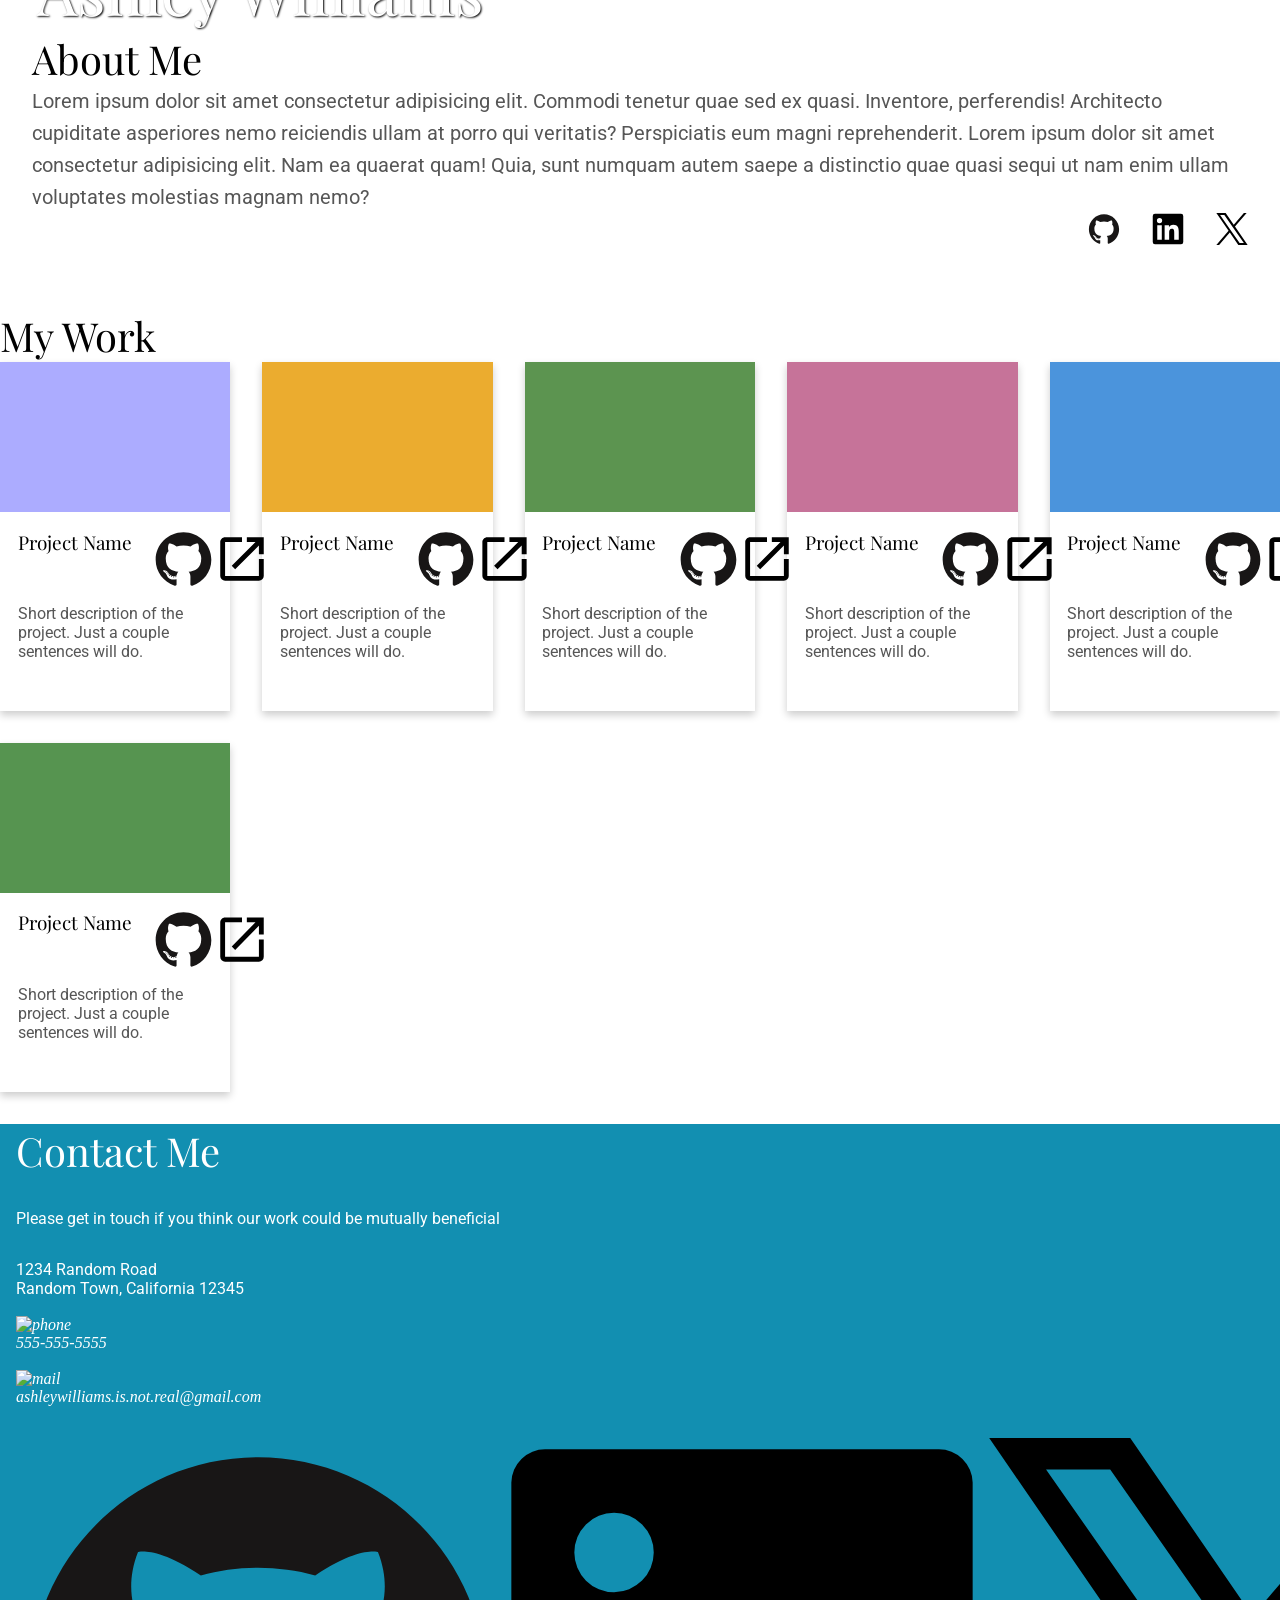
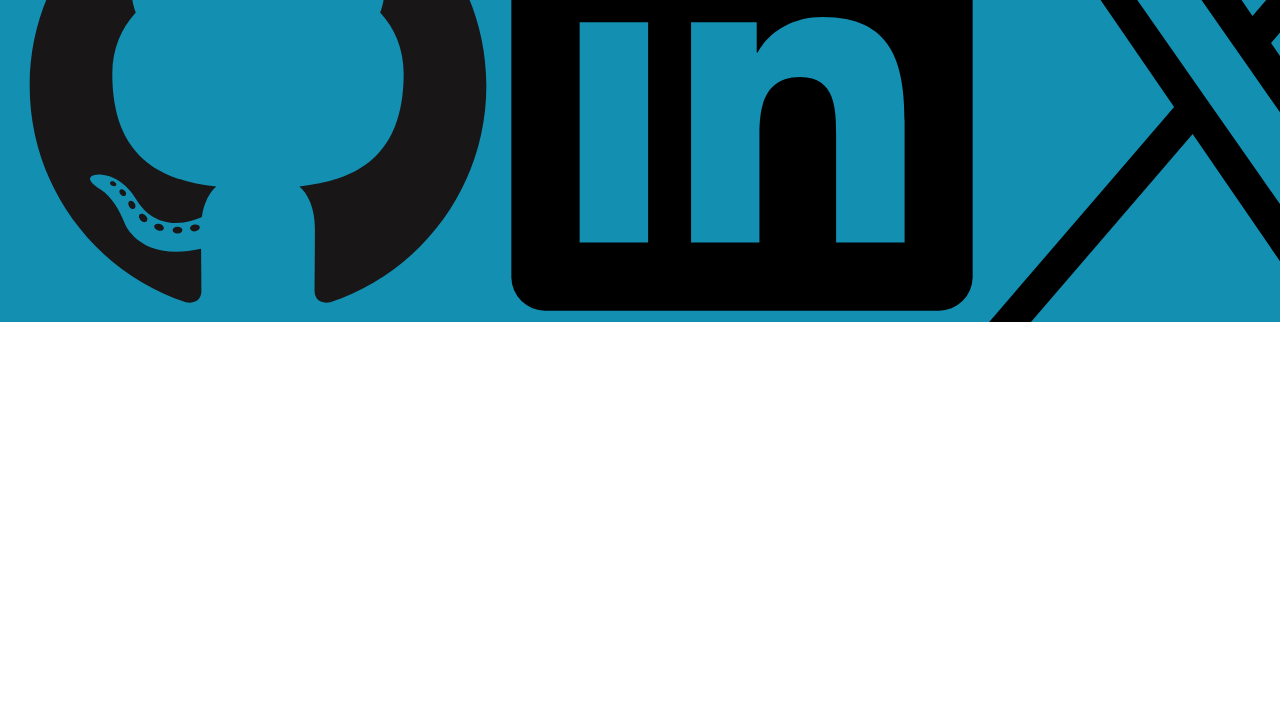
==== index.html @ 609b7d73 "Add responsive images" ====
<!doctype html>
<html lang="en">
  <head>
    <meta charset="UTF-8" />
    <meta name="viewport" content="width=device-width, initial-scale=1.0" />
    <title>Homepage</title>
    <link rel="stylesheet" href="style.css" />
  </head>
  <body>
    <div class="content">
      <header class="about">
          <div class="avatar">
            <picture class="avatar__image">
              <source media="(width < 480px)" srcset="./assets/img/avatar-600h.jpg">
              <source media="(width >= 480px)" srcset="./assets/img/avatar-400h.jpg">
              <img src="./assets/img/avatar-600h.jpg" alt="avatar">
            </picture>
            <div class="avatar__name">
              <h1 class="avatar__title heading">Ashley Williams</h1>
            </div>
          </div>
          <div class="about__body container">
            <h2 class="about__title heading">About Me</h2>
            <p class="about__text">
              Lorem ipsum dolor sit amet consectetur adipisicing elit. Commodi
              tenetur quae sed ex quasi. Inventore, perferendis! Architecto
              cupiditate asperiores nemo reiciendis ullam at porro qui
              veritatis? Perspiciatis eum magni reprehenderit. Lorem ipsum dolor sit amet consectetur adipisicing elit. Nam ea quaerat quam! Quia, sunt numquam autem saepe a distinctio quae quasi sequi ut nam enim ullam voluptates molestias magnam nemo?
            </p>
            <div class="about__toolbar toolbar">
              <img class="about__icon" src="./assets/icons/github.svg" alt="github" srcset="" width="32px" height="32px"/>
              <img class="about__icon" src="./assets/icons/linkedin.svg" alt="linkedin" srcset="" width="32px" height="32px"/>
              <img class="about__icon" src="./assets/icons/x.svg" alt="X" srcset="" width="32px" height="32px"/>
            </div>
        </div>
      </header>
      <section>
        <div class="work container margin">
          <header>
            <h2 class="work__title heading">My Work</h2>
          </header>
          <div class="project-list">
            <article class="project">
              <div class="image1 image"></div>
              <div class="card-content">
                <h3 class="heading">Project Name</h3>
                <div class="toolbar card-toolbar">
                  <img src="./assets/icons/github.svg" alt="github" srcset="" />
                  <img
                    src="./assets/icons/open-in-new.svg"
                    alt="open link"
                    srcset=""
                  />
                </div>
                <p>
                  Short description of the project. Just a couple sentences will
                  do.
                </p>
              </div>
            </article>
            <article class="project">
              <div class="image2 image"></div>
              <div class="card-content">
                <h3 class="heading">Project Name</h3>
                <div class="toolbar card-toolbar">
                  <img src="./assets/icons/github.svg" alt="github" srcset="" />
                  <img
                    src="./assets/icons/open-in-new.svg"
                    alt="open link"
                    srcset=""
                  />
                </div>
                <p>
                  Short description of the project. Just a couple sentences will
                  do.
                </p>
              </div>
            </article>
            <article class="project">
              <div class="image3 image"></div>
              <div class="card-content">
                <h3 class="heading">Project Name</h3>
                <div class="toolbar card-toolbar">
                  <img src="./assets/icons/github.svg" alt="github" srcset="" />
                  <img
                    src="./assets/icons/open-in-new.svg"
                    alt="open link"
                    srcset=""
                  />
                </div>
                <p>
                  Short description of the project. Just a couple sentences will
                  do.
                </p>
              </div>
            </article>
            <article class="project">
              <div class="image4 image"></div>
              <div class="card-content">
                <h3 class="heading">Project Name</h3>
                <div class="toolbar card-toolbar">
                  <img src="./assets/icons/github.svg" alt="github" srcset="" />
                  <img
                    src="./assets/icons/open-in-new.svg"
                    alt="open link"
                    srcset=""
                  />
                </div>
                <p>
                  Short description of the project. Just a couple sentences will
                  do.
                </p>
              </div>
            </article>
            <article class="project">
              <div class="image5 image"></div>
              <div class="card-content">
                <h3 class="heading">Project Name</h3>
                <div class="toolbar card-toolbar">
                  <img src="./assets/icons/github.svg" alt="github" srcset="" />
                  <img
                    src="./assets/icons/open-in-new.svg"
                    alt="open link"
                    srcset=""
                  />
                </div>
                <p>
                  Short description of the project. Just a couple sentences will
                  do.
                </p>
              </div>
            </article>
            <article class="project">
              <div class="image6 image"></div>
              <div class="card-content">
                <h3 class="heading">Project Name</h3>
                <div class="toolbar card-toolbar">
                  <img src="./assets/icons/github.svg" alt="github" srcset="" />
                  <img
                    src="./assets/icons/open-in-new.svg"
                    alt="open link"
                    srcset=""
                  />
                </div>
                <p>
                  Short description of the project. Just a couple sentences will
                  do.
                </p>
              </div>
            </article>
          </div>
        </div>
      </section>
      <footer class="footer">
        <div class="footer__body">
          <header>
            <h2 class="footer__title heading">Contact Me</h2>
          </header>
          <p>
            Please get in touch if you think our work could be mutually
            beneficial
          </p>
          <address>
            <p class="footer__address">
              1234 Random Road<br />
              Random Town, California 12345
            </p>
            <br />
            <p class="footer__contact">
              <div class="footer__phone">
                <img
                  class="footer__address-icon"
                  src=""
                  alt="phone"
                  srcset=""
                />
                <a href="555-555-5555">555-555-5555</a>
              </div>
              <br />
              <div class="footer__mail">
                <img
                  class="footer__address-icon"
                  src=""
                  alt="mail"
                  srcset=""
                />
                <a href="mailto:ashleywilliams.is.not.real@gmail.com"
                  >ashleywilliams.is.not.real@gmail.com</a
                >
              </div>
            </p>
          </address>
          <div class="footer__iconbar toolbar">
            <img
              src="./assets/icons/github.svg"
              alt="github"
              srcset=""
              class="footer__icons"
            />
            <img
              src="./assets/icons/linkedin.svg"
              alt="linkedin"
              srcset=""
              class="footer__icons"
            />
            <img
              src="./assets/icons/x.svg"
              alt="X"
              srcset=""
              class="footer__icons"
            />
          </div>
        </div>
        <img
          class="footer__image"
          src="assets/img/avatar.jpg"
          alt=""
          srcset=""
        />
      </footer>
    </div>
  </body>
</html>
---- style.css ----
/* Reset */
*,
*::before,
*::after {
  box-sizing: border-box;
}

*:not(dialog) {
  margin: 0;
}

input,
button,
textarea,
select {
  font-family: inherit;
  font-size: inherit;
}

img {
  display: block;
  max-width: 100%;
}

/* Fonts */
@font-face {
  font-family: "Playfair Display";
  src:
    url("./assets/fonts/PlayfairDisplay-Regular.woff2") format("woff2"),
    url("./assets/fonts/PlayfairDisplay-Regular.woff") format("woff");
  font-weight: 400;
}

@font-face {
  font-family: "Roboto";
  src:
    url("./assets/fonts/Roboto-Regular.woff2") format("woff2"),
    url("./assets/fonts/Roboto-Regular.woff") format("woff");
  font-weight: normal;
  font-style: normal;
  font-display: swap;
}

.heading {
  font-family: "Playfair Display";
  font-weight: 400;
}

p {
  font-family: "Roboto";
  font-style: normal;
}

h2 {
  font-size: 40px;
}

.content {
  display: flex;
  flex-direction: column;
  gap: 2em;
}

.avatar {
  position: relative;
}

.avatar__name {
  margin: 0;
  padding: 0;
  position: absolute;
  bottom: 0;
  left: 5px;
  color: white;
  text-shadow: 1px 1px 2px black;
  font-size: 2em;
}

.avatar img {
  box-shadow: 1px 1px 2px rgba(0, 0, 0, 0.462);
}

p {
  font-family: "Roboto";
  color: #565656;
}

.project {
  box-shadow: 0 4px 8px 0 rgba(0, 0, 0, 0.2);
}

.card-content {
  padding: 1.1rem;
  display: grid;
  gap: 1em;
  grid-template-areas:
    "title links"
    "desc desc";
}

.card-content h3 {
  grid-area: title;
}

.card-content p {
  grid-area: desc;
  margin-bottom: 2em;
}

.project:hover {
  box-shadow: 0px 8px 16px 0 rgba(0, 0, 0, 0.2);
}

.about {
  margin: 2rem;
}

.about__text {
  font-size: 20px;
  line-height: 2rem;
}

.image {
  object-fit: cover;
  background-color: #fa7ade;
  height: 150px;
}

.image1 {
  background-color: rgb(172, 172, 255);
}

.image2 {
  background-color: #ebac2f;
}

.image3 {
  background-color: #5c9450;
}

.image4 {
  background-color: #c67399;
}

.image5 {
  background-color: #4b94dc;
}

.image6 {
  background-color: #569450;
}

.project-list {
  display: grid;
  grid-template-columns: repeat(auto-fill, minmax(200px, 1fr));
  gap: 2em;
}

/** Footer **/
.footer * {
  color: #fff;
  text-decoration: none;
}

.footer {
  margin: 0;
  background-color: #128fb1;
  display: flex;
  justify-content: space-between;
  align-items: center;
}

.footer__body {
  padding: 0 1em;
  display: flex;
  flex-direction: column;
  gap: 2em;
}

.toolbar {
  display: flex;
}

.about__toolbar {
  justify-content: end;
  gap: 2em;
}

/* mobile layout */

@media (max-width: 500px) {
  h2 {
    text-align: center;
  }

  .about {
    display: flex;
    flex-direction: column;
    gap: 2em;
  }

  .work {
    display: flex;
    flex-direction: column;
    gap: 2em;
  }

  .footer__address-icon {
    display: none;
  }

  .about__toolbar {
    margin-top: 1em;
    gap: 2em;
  }

  .about__icon {
    max-height: 32px;
  }

  .about__body {
    display: flex;
    flex-direction: column;
    gap: 1em;
  }

  .card-toolbar {
    grid-area: links;
    justify-content: end;
    gap: 0;
    margin-top: 0;
    max-height: 32px;
  }

  .footer {
    flex-direction: column;
  }

  .footer__iconbar {
    margin-top: 2em;
    margin-bottom: 6em;
    gap: 2em;
  }

  .footer__icons {
    max-height: 48px;
  }

  footer h2 {
    margin-top: 1em;
  }

  .footer__image {
    /* there's a very tiny tiny line of white as image is inline, so make it block */
    display: block;
  }
}

/* Tablet Layout */
@media (min-width: 500px) and (max-width: 1000px) {
  .avatar__name {
    top: 30px;
    left: 45%;
    font-size: 26px;
  }

  .avatar__image {
    float: left;
    padding: 2em;
  }

  .footer__icons {
    max-height: 48px;
  }

  .footer__image {
    height: 100%;
    display: block;
    padding: 1em;
  }
}
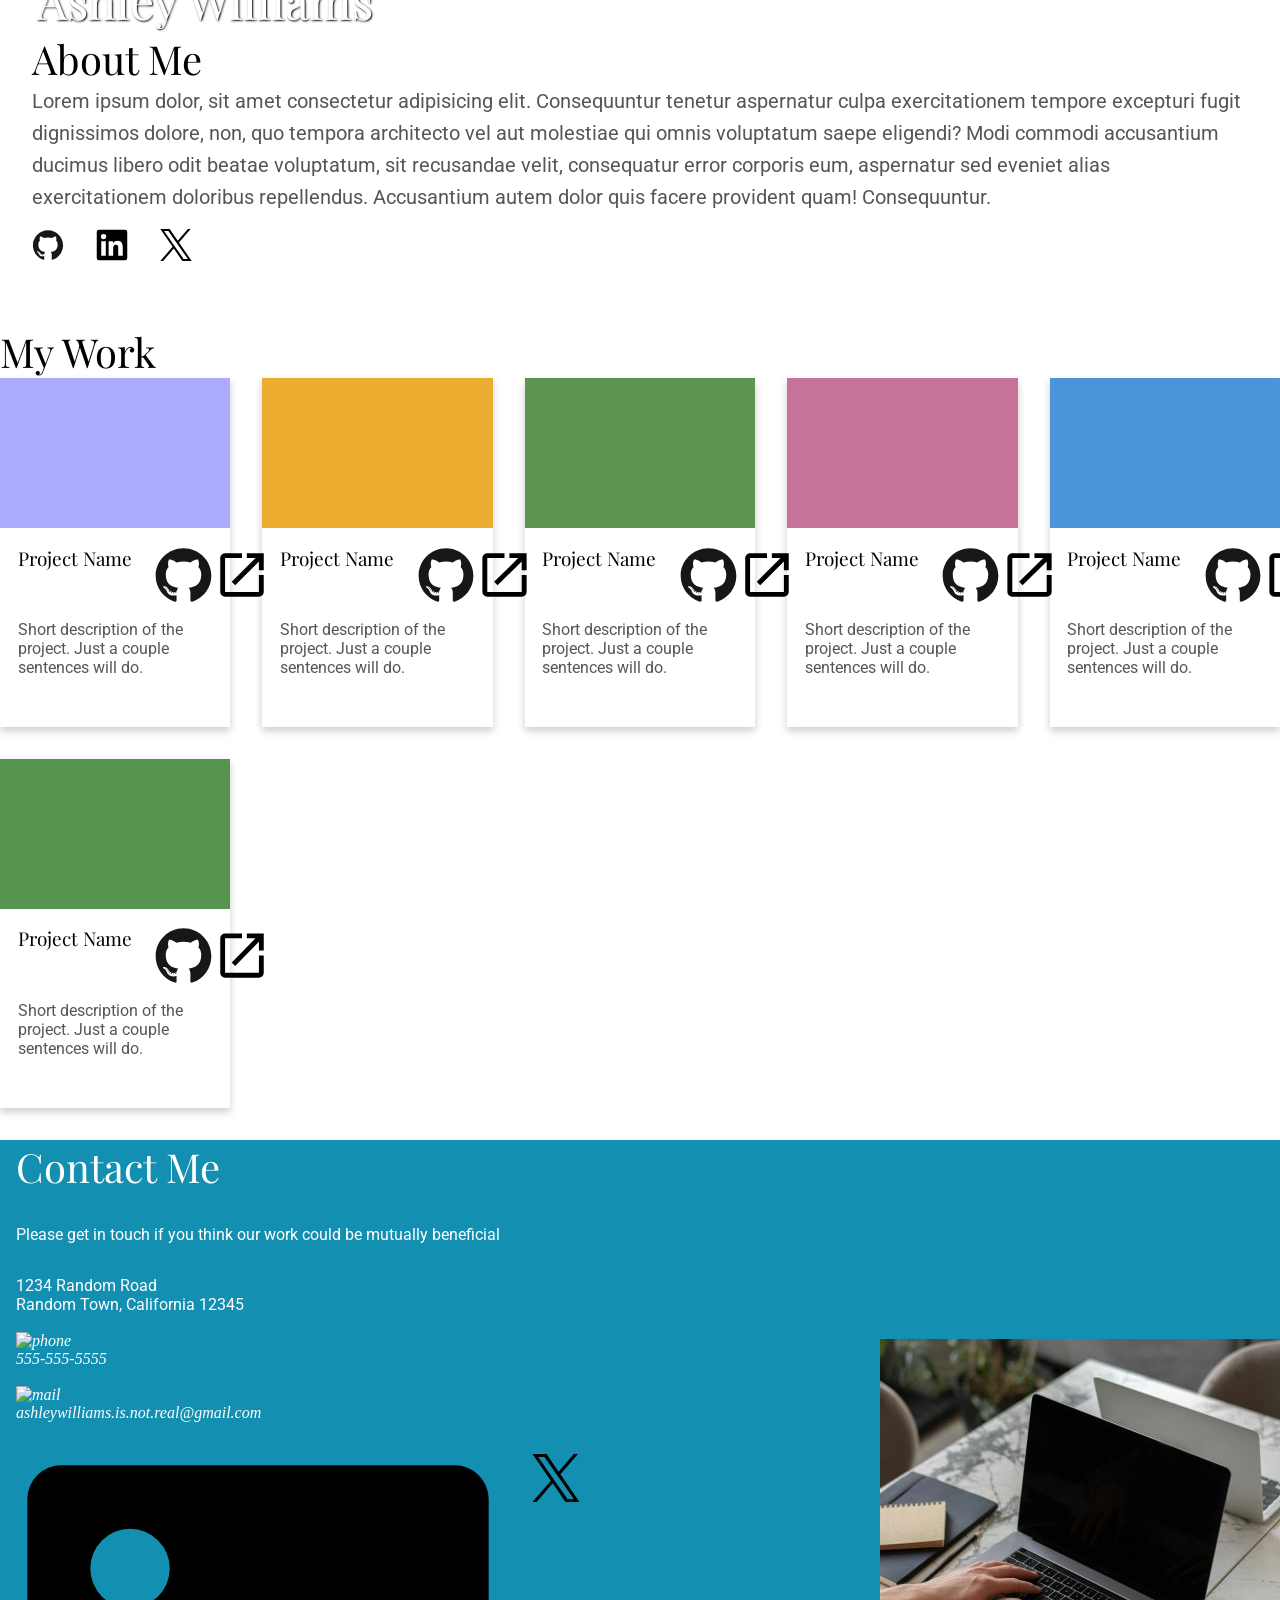
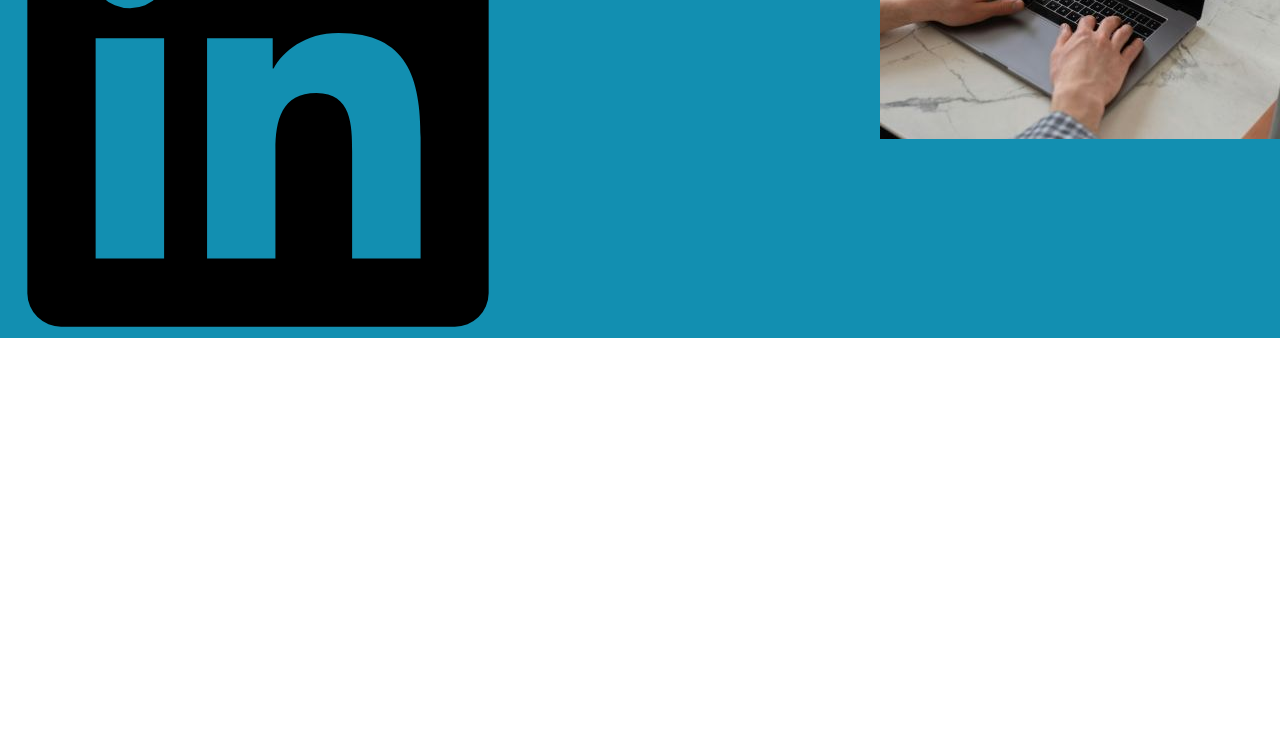
==== commit 62c0d684: "Add responsive images" ====
--- a/index.html
+++ b/index.html
@@ -9,32 +9,61 @@
   <body>
     <div class="content">
       <header class="about">
-          <div class="avatar">
-            <picture class="avatar__image">
-              <source media="(width < 480px)" srcset="./assets/img/avatar-600h.jpg">
-              <source media="(width >= 480px)" srcset="./assets/img/avatar-400h.jpg">
-              <img src="./assets/img/avatar-600h.jpg" alt="avatar">
-            </picture>
-            <div class="avatar__name">
-              <h1 class="avatar__title heading">Ashley Williams</h1>
-            </div>
+        <div class="avatar">
+          <picture class="avatar__image">
+            <source
+              media="(width < 480px)"
+              srcset="./assets/img/avatar-600h.jpg"
+            />
+            <source
+              media="(width >= 480px)"
+              srcset="./assets/img/avatar-400h.jpg"
+            />
+            <img src="./assets/img/avatar-600h.jpg" alt="avatar" />
+          </picture>
+          <h1 class="avatar__title heading">Ashley Williams</h1>
+        </div>
+        <div class="about__body container">
+          <h2 class="about__title heading">About Me</h2>
+          <p class="about__text">
+            Lorem ipsum dolor, sit amet consectetur adipisicing elit.
+            Consequuntur tenetur aspernatur culpa exercitationem tempore
+            excepturi fugit dignissimos dolore, non, quo tempora architecto vel
+            aut molestiae qui omnis voluptatum saepe eligendi? Modi commodi
+            accusantium ducimus libero odit beatae voluptatum, sit recusandae
+            velit, consequatur error corporis eum, aspernatur sed eveniet alias
+            exercitationem doloribus repellendus. Accusantium autem dolor quis
+            facere provident quam! Consequuntur.
+          </p>
+          <div class="about__toolbar toolbar">
+            <img
+              class="about__icon"
+              src="./assets/icons/github.svg"
+              alt="github"
+              srcset=""
+              width="32px"
+              height="32px"
+            />
+            <img
+              class="about__icon"
+              src="./assets/icons/linkedin.svg"
+              alt="linkedin"
+              srcset=""
+              width="32px"
+              height="32px"
+            />
+            <img
+              class="about__icon"
+              src="./assets/icons/x.svg"
+              alt="X"
+              srcset=""
+              width="32px"
+              height="32px"
+            />
           </div>
-          <div class="about__body container">
-            <h2 class="about__title heading">About Me</h2>
-            <p class="about__text">
-              Lorem ipsum dolor sit amet consectetur adipisicing elit. Commodi
-              tenetur quae sed ex quasi. Inventore, perferendis! Architecto
-              cupiditate asperiores nemo reiciendis ullam at porro qui
-              veritatis? Perspiciatis eum magni reprehenderit. Lorem ipsum dolor sit amet consectetur adipisicing elit. Nam ea quaerat quam! Quia, sunt numquam autem saepe a distinctio quae quasi sequi ut nam enim ullam voluptates molestias magnam nemo?
-            </p>
-            <div class="about__toolbar toolbar">
-              <img class="about__icon" src="./assets/icons/github.svg" alt="github" srcset="" width="32px" height="32px"/>
-              <img class="about__icon" src="./assets/icons/linkedin.svg" alt="linkedin" srcset="" width="32px" height="32px"/>
-              <img class="about__icon" src="./assets/icons/x.svg" alt="X" srcset="" width="32px" height="32px"/>
-            </div>
         </div>
       </header>
-      <section>
+      <main>
         <div class="work container margin">
           <header>
             <h2 class="work__title heading">My Work</h2>
@@ -150,7 +179,7 @@
             </article>
           </div>
         </div>
-      </section>
+      </main>
       <footer class="footer">
         <div class="footer__body">
           <header>
@@ -166,7 +195,7 @@
               Random Town, California 12345
             </p>
             <br />
-            <p class="footer__contact">
+            <div class="footer__contact">
               <div class="footer__phone">
                 <img
                   class="footer__address-icon"
@@ -178,23 +207,19 @@
               </div>
               <br />
               <div class="footer__mail">
-                <img
-                  class="footer__address-icon"
-                  src=""
-                  alt="mail"
-                  srcset=""
-                />
+                <img class="footer__address-icon" src="" alt="mail" srcset="" />
                 <a href="mailto:ashleywilliams.is.not.real@gmail.com"
                   >ashleywilliams.is.not.real@gmail.com</a
                 >
               </div>
-            </p>
+            </div>
           </address>
-          <div class="footer__iconbar toolbar">
+          <div class="footer__toolbar toolbar">
             <img
               src="./assets/icons/github.svg"
               alt="github"
-              srcset=""
+              width="48px"
+              height="48px"
               class="footer__icons"
             />
             <img
@@ -207,16 +232,23 @@
               src="./assets/icons/x.svg"
               alt="X"
               srcset=""
+              width="48px"
+              height="48px"
               class="footer__icons"
             />
           </div>
         </div>
-        <img
-          class="footer__image"
-          src="assets/img/avatar.jpg"
-          alt=""
-          srcset=""
-        />
+        <picture class="footer__image">
+          <source
+            media="(width < 980px)"
+            srcset="./assets/img/avatar-600h.jpg"
+          />
+          <source
+            media="(width >= 980px)"
+            srcset="./assets/img/avatar-400h.jpg"
+          />
+          <img src="./assets/img/avatar-600h.jpg" alt="avatar" />
+        </picture>
       </footer>
     </div>
   </body>
--- a/style.css
+++ b/style.css
@@ -29,6 +29,8 @@
     url("./assets/fonts/PlayfairDisplay-Regular.woff2") format("woff2"),
     url("./assets/fonts/PlayfairDisplay-Regular.woff") format("woff");
   font-weight: 400;
+  font-style: normal;
+  font-display: swap;
 }
 
 @font-face {
@@ -65,7 +67,7 @@
   position: relative;
 }
 
-.avatar__name {
+.avatar__title {
   margin: 0;
   padding: 0;
   position: absolute;
@@ -74,10 +76,16 @@
   color: white;
   text-shadow: 1px 1px 2px black;
   font-size: 2em;
+  font-size: 48px;
 }
 
 .avatar img {
   box-shadow: 1px 1px 2px rgba(0, 0, 0, 0.462);
+}
+
+.about__toolbar {
+  margin-top: 1em;
+  gap: 2em;
 }
 
 p {
@@ -181,8 +189,8 @@
   display: flex;
 }
 
-.about__toolbar {
-  justify-content: end;
+.footer__toolbar {
+  justify-content: center;
   gap: 2em;
 }
 
@@ -210,8 +218,7 @@
   }
 
   .about__toolbar {
-    margin-top: 1em;
-    gap: 2em;
+    justify-content: center;
   }
 
   .about__icon {
@@ -269,6 +276,10 @@
     padding: 2em;
   }
 
+  .about__toolbar {
+    justify-content: end;
+  }
+
   .footer__icons {
     max-height: 48px;
   }
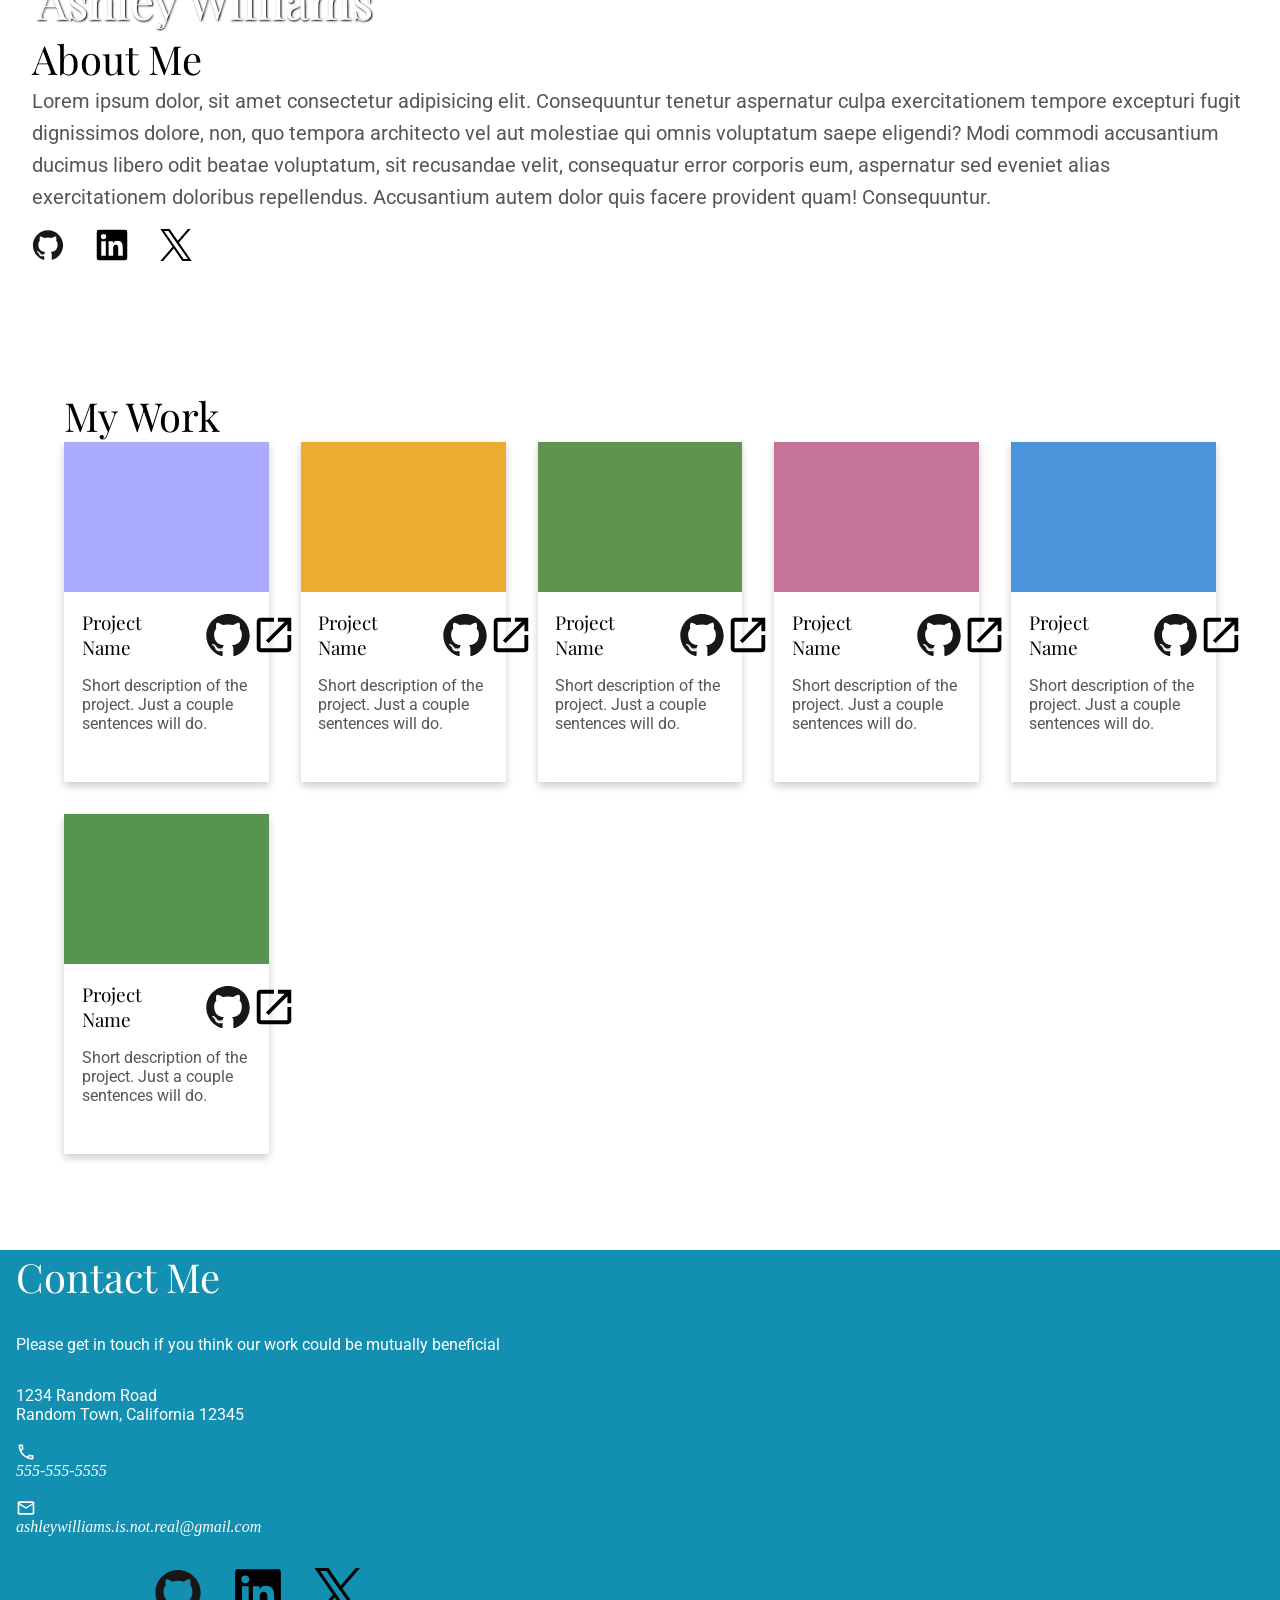
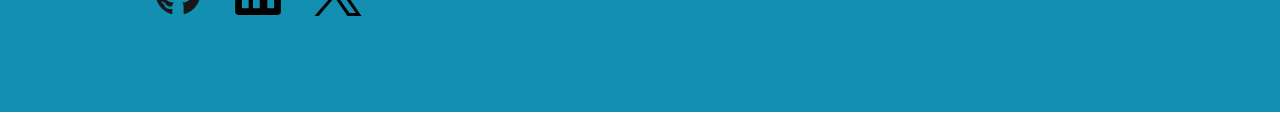
==== commit aeba0996: "Align images with breakpoint" ====
--- a/index.html
+++ b/index.html
@@ -4,6 +4,10 @@
     <meta charset="UTF-8" />
     <meta name="viewport" content="width=device-width, initial-scale=1.0" />
     <title>Homepage</title>
+    <meta
+      name="description"
+      content="Homepage project from the Odin Project. "
+    />
     <link rel="stylesheet" href="style.css" />
   </head>
   <body>
@@ -12,16 +16,16 @@
         <div class="avatar">
           <picture class="avatar__image">
             <source
-              media="(width < 480px)"
-              srcset="./assets/img/avatar-600h.jpg"
+              media="(width < 500px)"
+              srcset="./assets/img/avatar-500w.jpg"
             />
             <source
-              media="(width >= 480px)"
-              srcset="./assets/img/avatar-400h.jpg"
-            />
-            <img src="./assets/img/avatar-600h.jpg" alt="avatar" />
+              media="(width >= 500px)"
+              srcset="./assets/img/avatar-400w.jpg"
+            />
+            <img src="./assets/img/avatar-500w.jpg" alt="avatar" />
           </picture>
-          <h1 class="avatar__title heading">Ashley Williams</h1>
+          <h1 class="avatar__name heading">Ashley Williams</h1>
         </div>
         <div class="about__body container">
           <h2 class="about__title heading">About Me</h2>
@@ -63,8 +67,8 @@
           </div>
         </div>
       </header>
-      <main>
-        <div class="work container margin">
+      <main class="work">
+        <div class="work container">
           <header>
             <h2 class="work__title heading">My Work</h2>
           </header>
@@ -199,15 +203,22 @@
               <div class="footer__phone">
                 <img
                   class="footer__address-icon"
-                  src=""
+                  src="./assets/icons/phone.svg"
                   alt="phone"
-                  srcset=""
+                  width="20px"
+                  height="20px"
                 />
                 <a href="555-555-5555">555-555-5555</a>
               </div>
               <br />
               <div class="footer__mail">
-                <img class="footer__address-icon" src="" alt="mail" srcset="" />
+                <img
+                  class="footer__address-icon"
+                  src="./assets/icons/email.svg"
+                  alt="mail"
+                  width="20px"
+                  height="20px"
+                />
                 <a href="mailto:ashleywilliams.is.not.real@gmail.com"
                   >ashleywilliams.is.not.real@gmail.com</a
                 >
@@ -216,38 +227,39 @@
           </address>
           <div class="footer__toolbar toolbar">
             <img
+              class="footer__icons"
               src="./assets/icons/github.svg"
               alt="github"
               width="48px"
               height="48px"
+            />
+            <img
               class="footer__icons"
-            />
-            <img
               src="./assets/icons/linkedin.svg"
               alt="linkedin"
-              srcset=""
+              width="48px"
+              height="48px"
+            />
+            <img
               class="footer__icons"
-            />
-            <img
               src="./assets/icons/x.svg"
               alt="X"
               srcset=""
               width="48px"
               height="48px"
-              class="footer__icons"
             />
           </div>
         </div>
         <picture class="footer__image">
           <source
-            media="(width < 980px)"
-            srcset="./assets/img/avatar-600h.jpg"
+            media="(width < 1000px)"
+            srcset="./assets/img/footer-500w.jpg"
           />
           <source
-            media="(width >= 980px)"
-            srcset="./assets/img/avatar-400h.jpg"
+            media="(width >= 1000px)"
+            srcset="./assets/img/footer-400w.jpg"
           />
-          <img src="./assets/img/avatar-600h.jpg" alt="avatar" />
+          <img src="./assets/img/footer-500w.jpg" alt="avatar" />
         </picture>
       </footer>
     </div>
--- a/style.css
+++ b/style.css
@@ -17,6 +17,8 @@
   font-size: inherit;
 }
 
+picture,
+source,
 img {
   display: block;
   max-width: 100%;
@@ -67,7 +69,7 @@
   position: relative;
 }
 
-.avatar__title {
+.avatar__name {
   margin: 0;
   padding: 0;
   position: absolute;
@@ -79,10 +81,6 @@
   font-size: 48px;
 }
 
-.avatar img {
-  box-shadow: 1px 1px 2px rgba(0, 0, 0, 0.462);
-}
-
 .about__toolbar {
   margin-top: 1em;
   gap: 2em;
@@ -91,6 +89,10 @@
 p {
   font-family: "Roboto";
   color: #565656;
+}
+
+.work {
+  margin: 2em;
 }
 
 .project {
@@ -120,7 +122,7 @@
 }
 
 .about {
-  margin: 2rem;
+  margin: 2em;
 }
 
 .about__text {
@@ -192,15 +194,30 @@
 .footer__toolbar {
   justify-content: center;
   gap: 2em;
+  margin-bottom: 6em;
 }
 
 /* mobile layout */
 
-@media (max-width: 500px) {
+@media (width < 500px) {
+  .content {
+    background-image: linear-gradient(
+      150deg,
+      #128fb1 0%,
+      #128fb1 10%,
+      #ffffff 0%
+    );
+    filter: drop-shadow(30px 10px 4px #3a3a3a);
+  }
+
   h2 {
     text-align: center;
   }
 
+  .avatar__image {
+    box-shadow: 1px 1px 2px rgba(0, 0, 0, 0.462);
+  }
+
   .about {
     display: flex;
     flex-direction: column;
@@ -211,6 +228,10 @@
     display: flex;
     flex-direction: column;
     gap: 2em;
+  }
+
+  .footer {
+    flex-direction: column;
   }
 
   .footer__address-icon {
@@ -258,20 +279,20 @@
   }
 
   .footer__image {
-    /* there's a very tiny tiny line of white as image is inline, so make it block */
-    display: block;
+    max-width: 100vw;
+    object-fit: cover;
   }
 }
 
 /* Tablet Layout */
-@media (min-width: 500px) and (max-width: 1000px) {
-  .avatar__name {
+@media (width >= 500px) and (width < 1000px) {
+  .about__name {
     top: 30px;
     left: 45%;
     font-size: 26px;
   }
 
-  .avatar__image {
+  .about__image {
     float: left;
     padding: 2em;
   }
@@ -280,13 +301,8 @@
     justify-content: end;
   }
 
-  .footer__icons {
-    max-height: 48px;
-  }
-
-  .footer__image {
-    height: 100%;
-    display: block;
-    padding: 1em;
-  }
-}
+  .footer {
+    flex-direction: row;
+    align-items: center;
+  }
+}
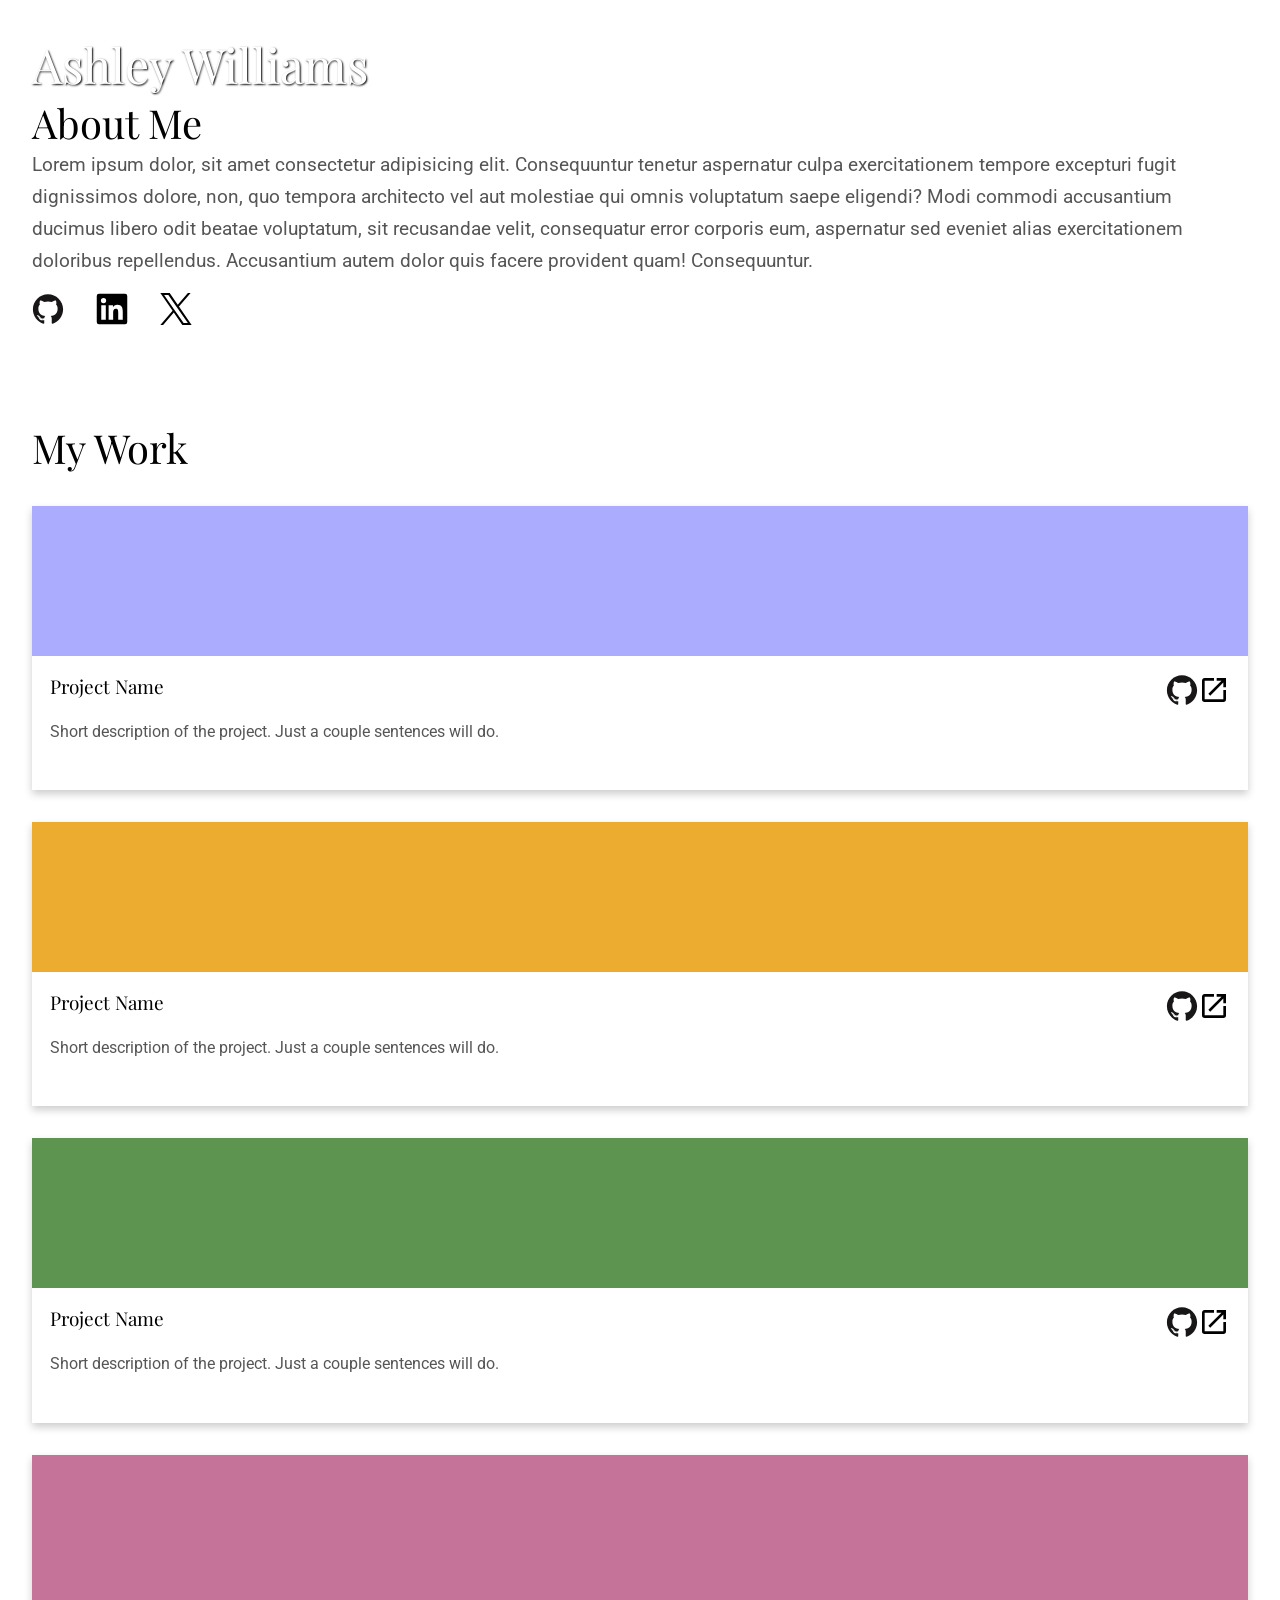
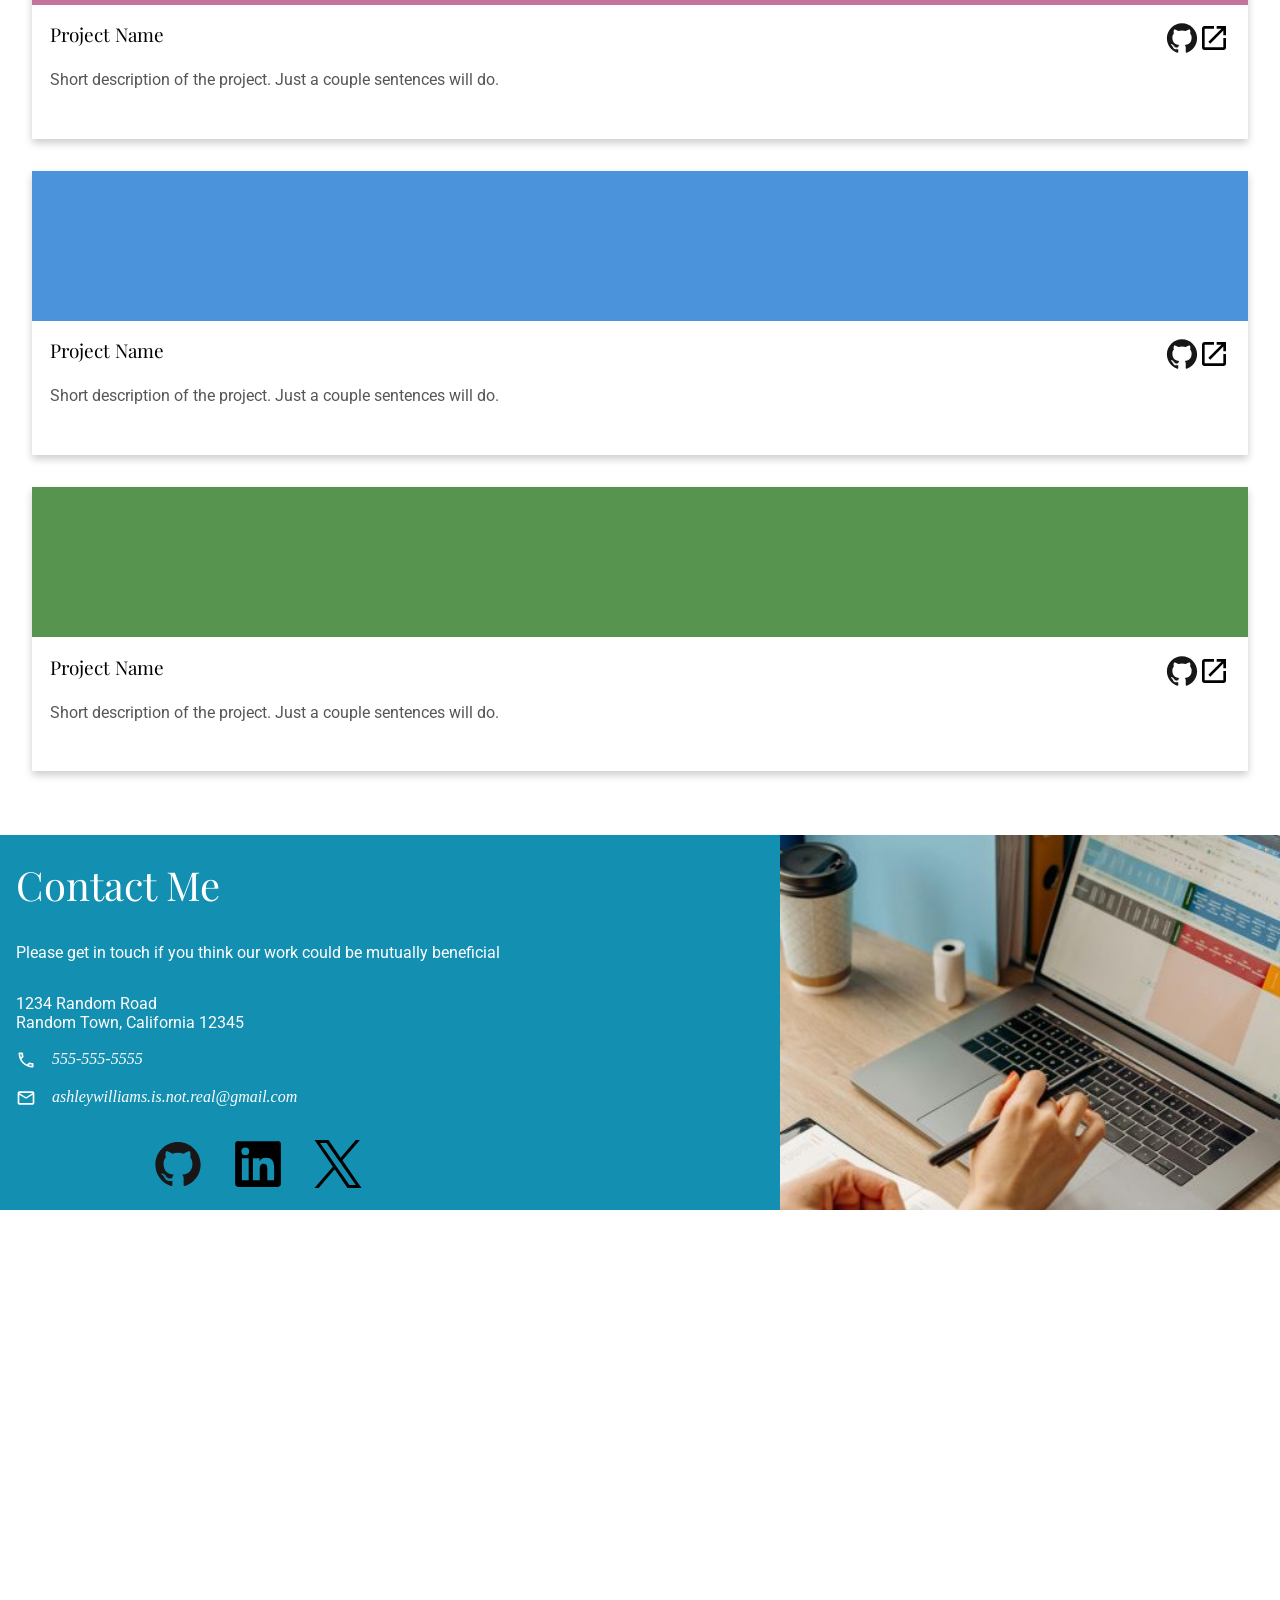
==== commit f9a0af8b: "Add tablet header" ====
--- a/index.html
+++ b/index.html
@@ -68,120 +68,154 @@
         </div>
       </header>
       <main class="work">
-        <div class="work container">
-          <header>
-            <h2 class="work__title heading">My Work</h2>
-          </header>
-          <div class="project-list">
-            <article class="project">
-              <div class="image1 image"></div>
-              <div class="card-content">
-                <h3 class="heading">Project Name</h3>
-                <div class="toolbar card-toolbar">
-                  <img src="./assets/icons/github.svg" alt="github" srcset="" />
-                  <img
-                    src="./assets/icons/open-in-new.svg"
-                    alt="open link"
-                    srcset=""
-                  />
-                </div>
-                <p>
-                  Short description of the project. Just a couple sentences will
-                  do.
-                </p>
-              </div>
-            </article>
-            <article class="project">
-              <div class="image2 image"></div>
-              <div class="card-content">
-                <h3 class="heading">Project Name</h3>
-                <div class="toolbar card-toolbar">
-                  <img src="./assets/icons/github.svg" alt="github" srcset="" />
-                  <img
-                    src="./assets/icons/open-in-new.svg"
-                    alt="open link"
-                    srcset=""
-                  />
-                </div>
-                <p>
-                  Short description of the project. Just a couple sentences will
-                  do.
-                </p>
-              </div>
-            </article>
-            <article class="project">
-              <div class="image3 image"></div>
-              <div class="card-content">
-                <h3 class="heading">Project Name</h3>
-                <div class="toolbar card-toolbar">
-                  <img src="./assets/icons/github.svg" alt="github" srcset="" />
-                  <img
-                    src="./assets/icons/open-in-new.svg"
-                    alt="open link"
-                    srcset=""
-                  />
-                </div>
-                <p>
-                  Short description of the project. Just a couple sentences will
-                  do.
-                </p>
-              </div>
-            </article>
-            <article class="project">
-              <div class="image4 image"></div>
-              <div class="card-content">
-                <h3 class="heading">Project Name</h3>
-                <div class="toolbar card-toolbar">
-                  <img src="./assets/icons/github.svg" alt="github" srcset="" />
-                  <img
-                    src="./assets/icons/open-in-new.svg"
-                    alt="open link"
-                    srcset=""
-                  />
-                </div>
-                <p>
-                  Short description of the project. Just a couple sentences will
-                  do.
-                </p>
-              </div>
-            </article>
-            <article class="project">
-              <div class="image5 image"></div>
-              <div class="card-content">
-                <h3 class="heading">Project Name</h3>
-                <div class="toolbar card-toolbar">
-                  <img src="./assets/icons/github.svg" alt="github" srcset="" />
-                  <img
-                    src="./assets/icons/open-in-new.svg"
-                    alt="open link"
-                    srcset=""
-                  />
-                </div>
-                <p>
-                  Short description of the project. Just a couple sentences will
-                  do.
-                </p>
-              </div>
-            </article>
-            <article class="project">
-              <div class="image6 image"></div>
-              <div class="card-content">
-                <h3 class="heading">Project Name</h3>
-                <div class="toolbar card-toolbar">
-                  <img src="./assets/icons/github.svg" alt="github" srcset="" />
-                  <img
-                    src="./assets/icons/open-in-new.svg"
-                    alt="open link"
-                    srcset=""
-                  />
-                </div>
-                <p>
-                  Short description of the project. Just a couple sentences will
-                  do.
-                </p>
-              </div>
-            </article>
-          </div>
+        <header>
+          <h2 class="work__title heading">My Work</h2>
+        </header>
+        <div class="project-list">
+          <article class="project">
+            <div class="image1 image"></div>
+            <div class="card-content">
+              <h3 class="heading">Project Name</h3>
+              <div class="toolbar card-toolbar">
+                <img
+                  src="./assets/icons/github.svg"
+                  alt="github"
+                  width="32px"
+                  height="32px"
+                />
+                <img
+                  src="./assets/icons/open-in-new.svg"
+                  alt="open link"
+                  width="32px"
+                  height="32px"
+                />
+              </div>
+              <p>
+                Short description of the project. Just a couple sentences will
+                do.
+              </p>
+            </div>
+          </article>
+          <article class="project">
+            <div class="image2 image"></div>
+            <div class="card-content">
+              <h3 class="heading">Project Name</h3>
+              <div class="toolbar card-toolbar">
+                <img
+                  src="./assets/icons/github.svg"
+                  alt="github"
+                  width="32px"
+                  height="32px"
+                />
+                <img
+                  src="./assets/icons/open-in-new.svg"
+                  alt="open link"
+                  width="32px"
+                  height="32px"
+                />
+              </div>
+              <p>
+                Short description of the project. Just a couple sentences will
+                do.
+              </p>
+            </div>
+          </article>
+          <article class="project">
+            <div class="image3 image"></div>
+            <div class="card-content">
+              <h3 class="heading">Project Name</h3>
+              <div class="toolbar card-toolbar">
+                <img
+                  src="./assets/icons/github.svg"
+                  alt="github"
+                  width="32px"
+                  height="32px"
+                />
+                <img
+                  src="./assets/icons/open-in-new.svg"
+                  alt="open link"
+                  width="32px"
+                  height="32px"
+                />
+              </div>
+              <p>
+                Short description of the project. Just a couple sentences will
+                do.
+              </p>
+            </div>
+          </article>
+          <article class="project">
+            <div class="image4 image"></div>
+            <div class="card-content">
+              <h3 class="heading">Project Name</h3>
+              <div class="toolbar card-toolbar">
+                <img
+                  src="./assets/icons/github.svg"
+                  alt="github"
+                  width="32px"
+                  height="32px"
+                />
+                <img
+                  src="./assets/icons/open-in-new.svg"
+                  alt="open link"
+                  width="32px"
+                  height="32px"
+                />
+              </div>
+              <p>
+                Short description of the project. Just a couple sentences will
+                do.
+              </p>
+            </div>
+          </article>
+          <article class="project">
+            <div class="image5 image"></div>
+            <div class="card-content">
+              <h3 class="heading">Project Name</h3>
+              <div class="toolbar card-toolbar">
+                <img
+                  src="./assets/icons/github.svg"
+                  alt="github"
+                  width="32px"
+                  height="32px"
+                />
+                <img
+                  src="./assets/icons/open-in-new.svg"
+                  alt="open link"
+                  width="32px"
+                  height="32px"
+                />
+              </div>
+              <p>
+                Short description of the project. Just a couple sentences will
+                do.
+              </p>
+            </div>
+          </article>
+          <article class="project">
+            <div class="image6 image"></div>
+            <div class="card-content">
+              <h3 class="heading">Project Name</h3>
+              <div class="toolbar card-toolbar">
+                <img
+                  src="./assets/icons/github.svg"
+                  alt="github"
+                  width="32px"
+                  height="32px"
+                />
+                <img
+                  src="./assets/icons/open-in-new.svg"
+                  alt="open link"
+                  width="32px"
+                  height="32px"
+                />
+              </div>
+              <p>
+                Short description of the project. Just a couple sentences will
+                do.
+              </p>
+            </div>
+          </article>
         </div>
       </main>
       <footer class="footer">
@@ -259,7 +293,7 @@
             media="(width >= 1000px)"
             srcset="./assets/img/footer-400w.jpg"
           />
-          <img src="./assets/img/footer-500w.jpg" alt="avatar" />
+          <img src="./assets/img/footer-500w.jpg" alt="avatar" width="500px" />
         </picture>
       </footer>
     </div>
--- a/style.css
+++ b/style.css
@@ -65,19 +65,11 @@
   gap: 2em;
 }
 
-.avatar {
-  position: relative;
-}
-
 .avatar__name {
   margin: 0;
   padding: 0;
-  position: absolute;
-  bottom: 0;
-  left: 5px;
   color: white;
   text-shadow: 1px 1px 2px black;
-  font-size: 2em;
   font-size: 48px;
 }
 
@@ -92,6 +84,9 @@
 }
 
 .work {
+  display: flex;
+  flex-direction: column;
+  gap: 2em;
   margin: 2em;
 }
 
@@ -126,8 +121,15 @@
 }
 
 .about__text {
-  font-size: 20px;
+  font-size: 1.2rem;
   line-height: 2rem;
+}
+
+.card-toolbar {
+  grid-area: links;
+  justify-content: end;
+  gap: 0;
+  margin-top: 0;
 }
 
 .image {
@@ -162,7 +164,6 @@
 
 .project-list {
   display: grid;
-  grid-template-columns: repeat(auto-fill, minmax(200px, 1fr));
   gap: 2em;
 }
 
@@ -191,14 +192,18 @@
   display: flex;
 }
 
+.footer__phone,
+.footer__mail {
+  display: flex;
+  gap: 1em;
+}
+
 .footer__toolbar {
   justify-content: center;
   gap: 2em;
-  margin-bottom: 6em;
-}
-
-/* mobile layout */
-
+}
+
+/* Mobile layout */
 @media (width < 500px) {
   .content {
     background-image: linear-gradient(
@@ -214,8 +219,22 @@
     text-align: center;
   }
 
+  .avatar {
+    position: relative;
+  }
+
+  .avatar__name {
+    position: absolute;
+    bottom: 0;
+    left: 5px;
+  }
+
   .avatar__image {
     box-shadow: 1px 1px 2px rgba(0, 0, 0, 0.462);
+  }
+
+  .avatar__name {
+    font-size: 4rem;
   }
 
   .about {
@@ -224,10 +243,8 @@
     gap: 2em;
   }
 
-  .work {
-    display: flex;
-    flex-direction: column;
-    gap: 2em;
+  .project-list {
+    grid-template-columns: repeat(auto-fill, minmax(200px, 1fr));
   }
 
   .footer {
@@ -252,21 +269,13 @@
     gap: 1em;
   }
 
-  .card-toolbar {
-    grid-area: links;
-    justify-content: end;
-    gap: 0;
-    margin-top: 0;
-    max-height: 32px;
-  }
-
   .footer {
     flex-direction: column;
   }
 
-  .footer__iconbar {
+  .footer__toolbar {
     margin-top: 2em;
-    margin-bottom: 6em;
+    margin-bottom: 12em;
     gap: 2em;
   }
 
@@ -277,32 +286,80 @@
   footer h2 {
     margin-top: 1em;
   }
-
-  .footer__image {
-    max-width: 100vw;
-    object-fit: cover;
-  }
 }
 
 /* Tablet Layout */
 @media (width >= 500px) and (width < 1000px) {
-  .about__name {
-    top: 30px;
-    left: 45%;
-    font-size: 26px;
-  }
-
-  .about__image {
+  .content {
+    background-image: linear-gradient(
+      150deg,
+      #128fb1 0%,
+      #128fb1 20%,
+      #ffffff 0%
+    );
+    filter: drop-shadow(30px 10px 4px #3a3a3a);
+  }
+
+  .about {
+    /* containing block of name will hit here */
+    position: relative;
+  }
+
+  .avatar__image {
+    position: relative;
+    z-index: 2;
+  }
+
+  .avatar {
+    /* Element is floated left to wrap text, stacking context as per html */
     float: left;
+    box-shadow: 1px 1px 2px;
+    margin-right: 2em;
+    margin-bottom: 2em;
+  }
+
+  .avatar__name {
+    position: absolute;
+    z-index: 3;
+    top: 0;
+    left: 50%;
+  }
+
+  .about__body {
+    position: relative;
+    background-color: white;
+    z-index: 1;
     padding: 2em;
+    margin-top: 6em;
+    margin-left: 6em;
+    box-shadow: 1px 1px 2px rgba(0, 0, 0, 0.462);
   }
 
   .about__toolbar {
     justify-content: end;
+  }
+
+  .project-list {
+    grid-template-columns: repeat(auto-fill, minmax(300px, 1fr));
   }
 
   .footer {
     flex-direction: row;
     align-items: center;
-  }
-}
+    gap: 2em;
+  }
+
+  .footer__toolbar {
+    margin-bottom: 6em;
+  }
+
+  .footer__body,
+  .footer__image {
+    margin: 2em;
+  }
+
+  .footer__image {
+    flex-shrink: 1;
+    object-fit: cover;
+  }
+}
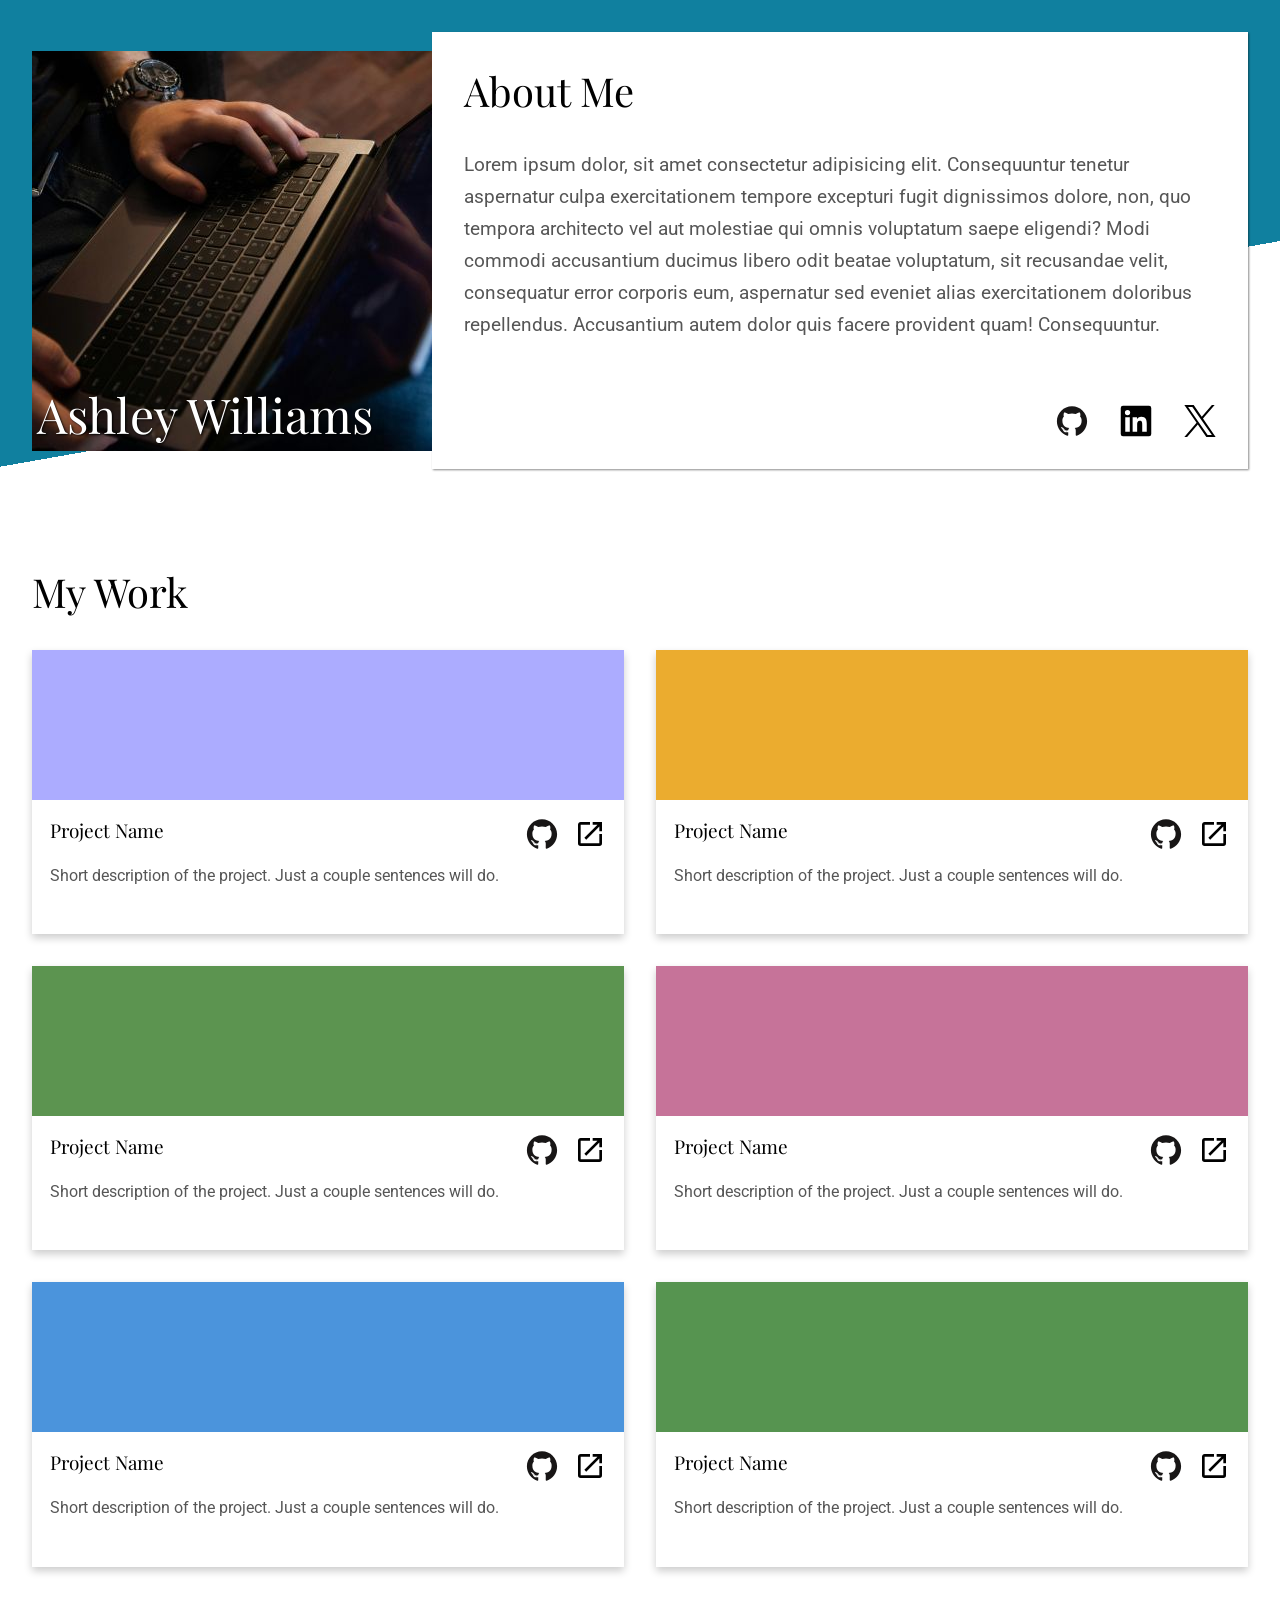
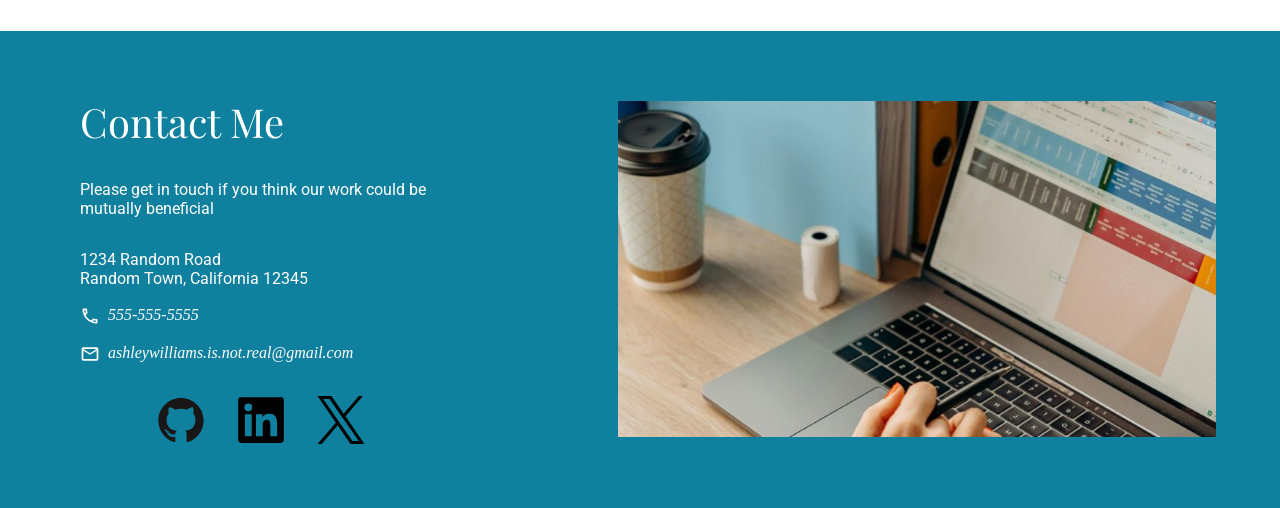
==== commit 7f8b3957: "add desktop layout" ====
--- a/index.html
+++ b/index.html
@@ -291,9 +291,9 @@
           />
           <source
             media="(width >= 1000px)"
-            srcset="./assets/img/footer-400w.jpg"
+            srcset="./assets/img/footer-800w.jpg"
           />
-          <img src="./assets/img/footer-500w.jpg" alt="avatar" width="500px" />
+          <img src="./assets/img/footer-500w.jpg" alt="avatar" />
         </picture>
       </footer>
     </div>
--- a/style.css
+++ b/style.css
@@ -74,7 +74,7 @@
 }
 
 .about__toolbar {
-  margin-top: 1em;
+  margin-top: 2em;
   gap: 2em;
 }
 
@@ -128,7 +128,7 @@
 .card-toolbar {
   grid-area: links;
   justify-content: end;
-  gap: 0;
+  gap: 1em;
   margin-top: 0;
 }
 
@@ -175,7 +175,7 @@
 
 .footer {
   margin: 0;
-  background-color: #128fb1;
+  background-color: #10809f;
   display: flex;
   justify-content: space-between;
   align-items: center;
@@ -195,7 +195,7 @@
 .footer__phone,
 .footer__mail {
   display: flex;
-  gap: 1em;
+  gap: 0.5em;
 }
 
 .footer__toolbar {
@@ -208,11 +208,10 @@
   .content {
     background-image: linear-gradient(
       150deg,
-      #128fb1 0%,
-      #128fb1 10%,
+      #10809f 0%,
+      #10809f 10%,
       #ffffff 0%
     );
-    filter: drop-shadow(30px 10px 4px #3a3a3a);
   }
 
   h2 {
@@ -293,11 +292,10 @@
   .content {
     background-image: linear-gradient(
       150deg,
-      #128fb1 0%,
-      #128fb1 20%,
+      #10809f 0%,
+      #10809f 20%,
       #ffffff 0%
     );
-    filter: drop-shadow(30px 10px 4px #3a3a3a);
   }
 
   .about {
@@ -349,17 +347,73 @@
     gap: 2em;
   }
 
-  .footer__toolbar {
-    margin-bottom: 6em;
-  }
-
   .footer__body,
   .footer__image {
     margin: 2em;
   }
 
+  .footer__body {
+    min-width: 0;
+  }
+}
+
+/* Desktop Layout */
+@media (width >= 1000px) {
+  .content {
+    background-image: linear-gradient(
+      170deg,
+      #10809f 0%,
+      #10809f 20%,
+      #ffffff 0%
+    );
+  }
+
+  .about {
+    display: flex;
+    align-items: center;
+  }
+
+  .avatar__name {
+    position: absolute;
+    bottom: 5px;
+    left: 5px;
+  }
+
+  .avatar {
+    position: relative;
+    flex-shrink: 0;
+  }
+
+  .about__body {
+    display: flex;
+    flex-direction: column;
+    gap: 2em;
+    min-width: 0;
+    background-color: white;
+    padding: 2em;
+    box-shadow: 1px 1px 2px rgba(0, 0, 0, 0.462);
+  }
+
+  .about__toolbar {
+    justify-content: end;
+  }
+
+  .footer {
+    flex-direction: row;
+    align-items: center;
+    gap: 2em;
+  }
+
+  .footer__body,
   .footer__image {
-    flex-shrink: 1;
-    object-fit: cover;
-  }
-}
+    margin: 4em;
+  }
+
+  .footer__body {
+    align-self: flex-start;
+  }
+
+  .project-list {
+    grid-template-columns: repeat(auto-fill, minmax(400px, 1fr));
+  }
+}
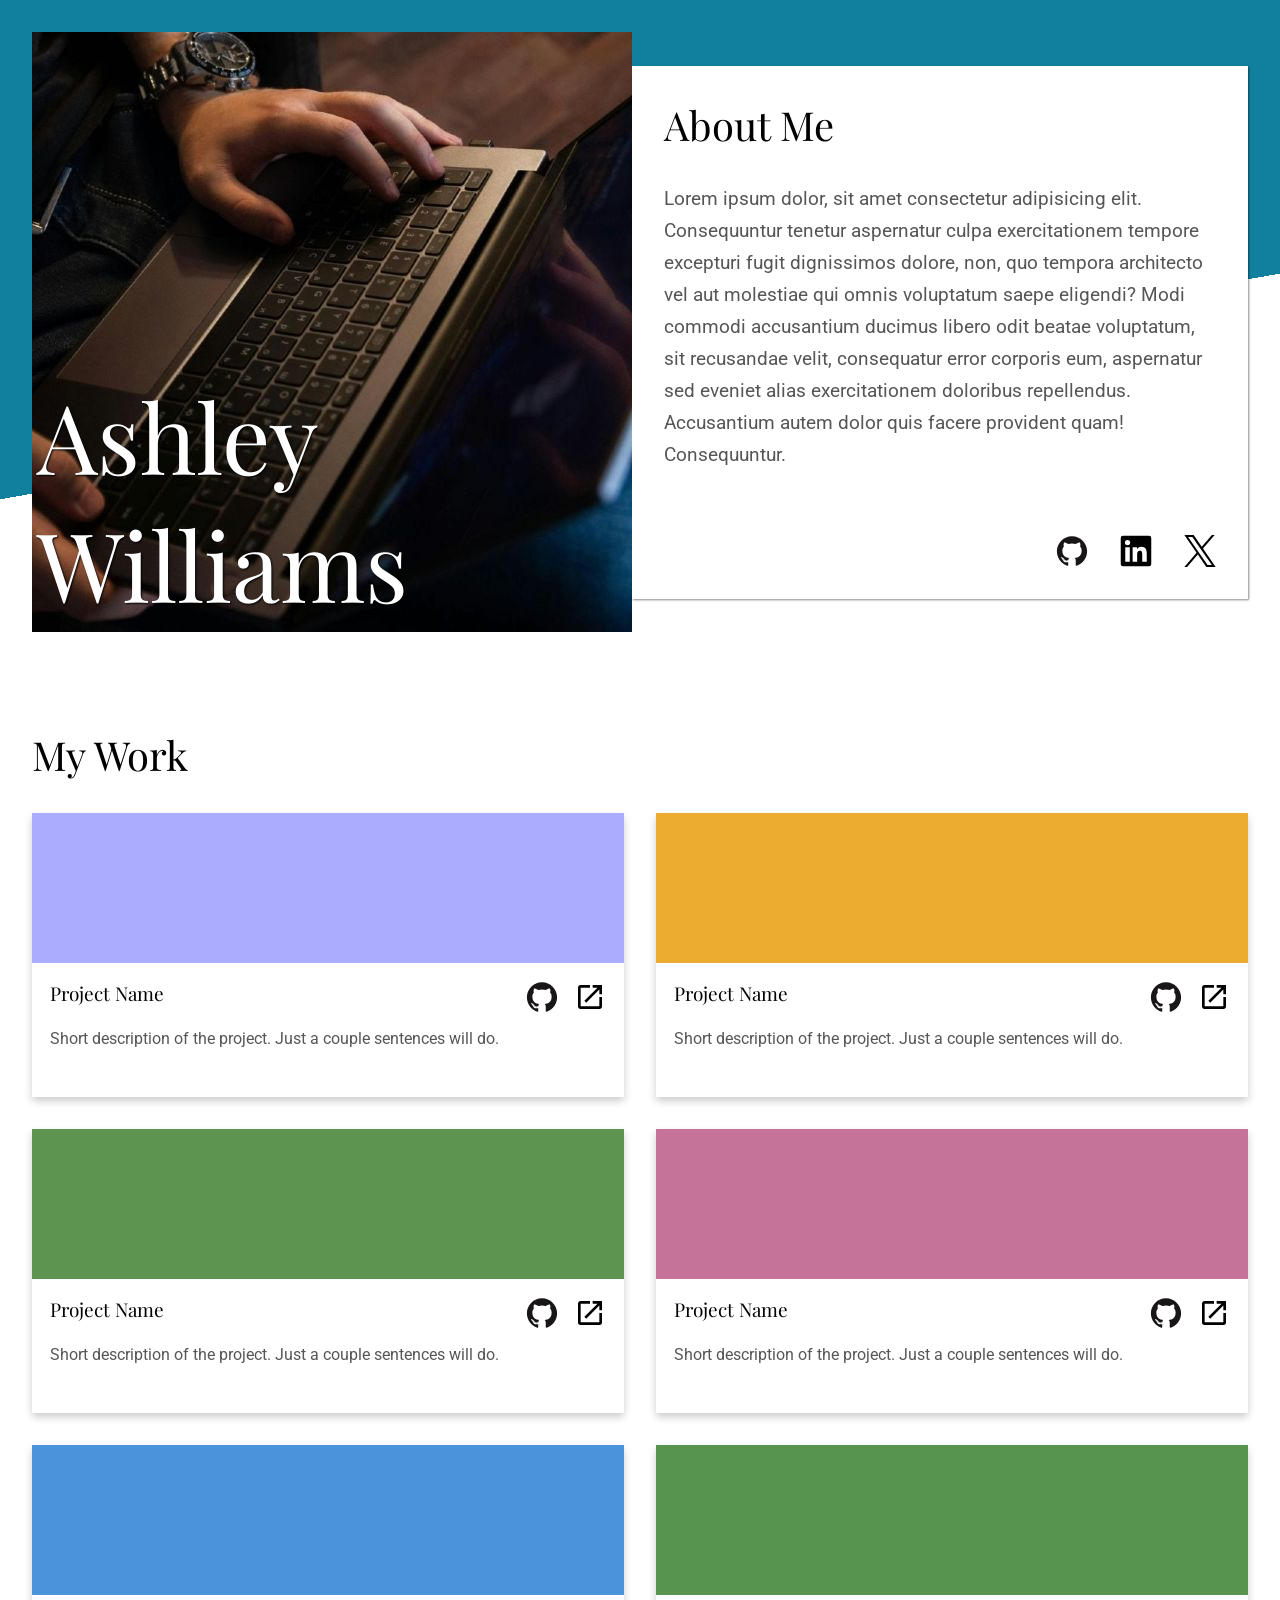
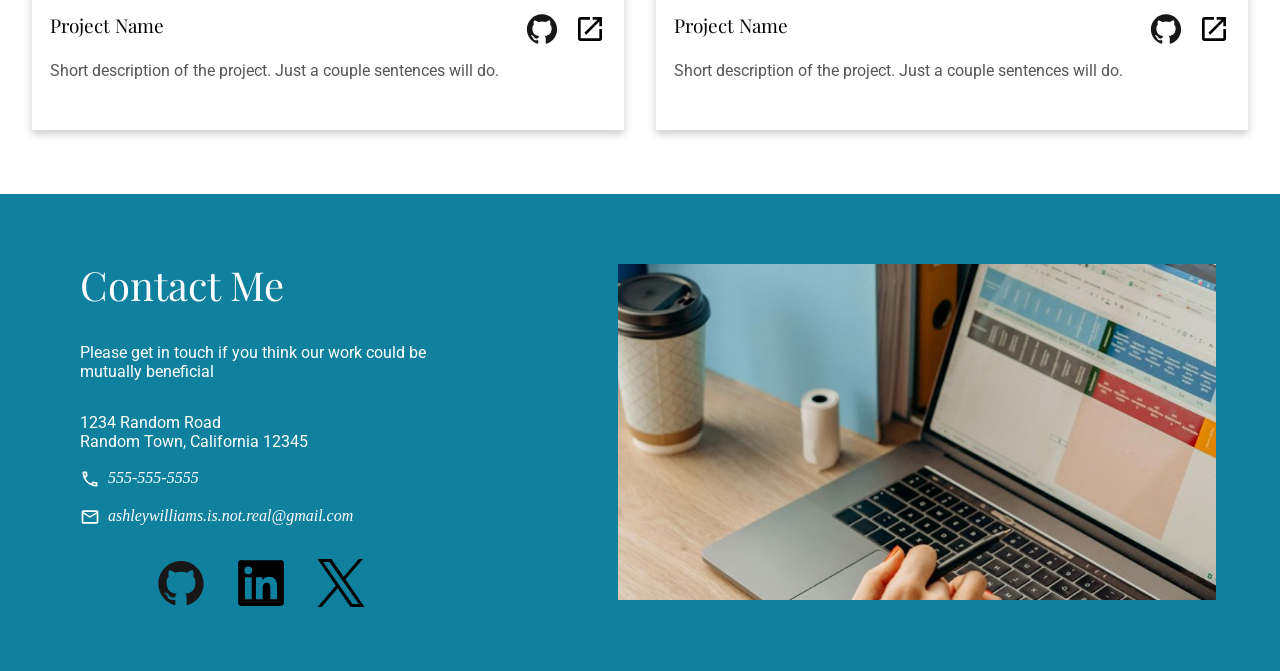
==== commit f2b90248: "Desktop layout" ====
--- a/index.html
+++ b/index.html
@@ -20,8 +20,13 @@
               srcset="./assets/img/avatar-500w.jpg"
             />
             <source
-              media="(width >= 500px)"
+              media="(width >= 500px) and (width <= 1000px)"
               srcset="./assets/img/avatar-400w.jpg"
+            />
+
+            <source
+              media="(width > 1000px)"
+              srcset="./assets/img/avatar-600w.jpg"
             />
             <img src="./assets/img/avatar-500w.jpg" alt="avatar" />
           </picture>
--- a/style.css
+++ b/style.css
@@ -377,6 +377,7 @@
     position: absolute;
     bottom: 5px;
     left: 5px;
+    font-size: 6rem;
   }
 
   .avatar {
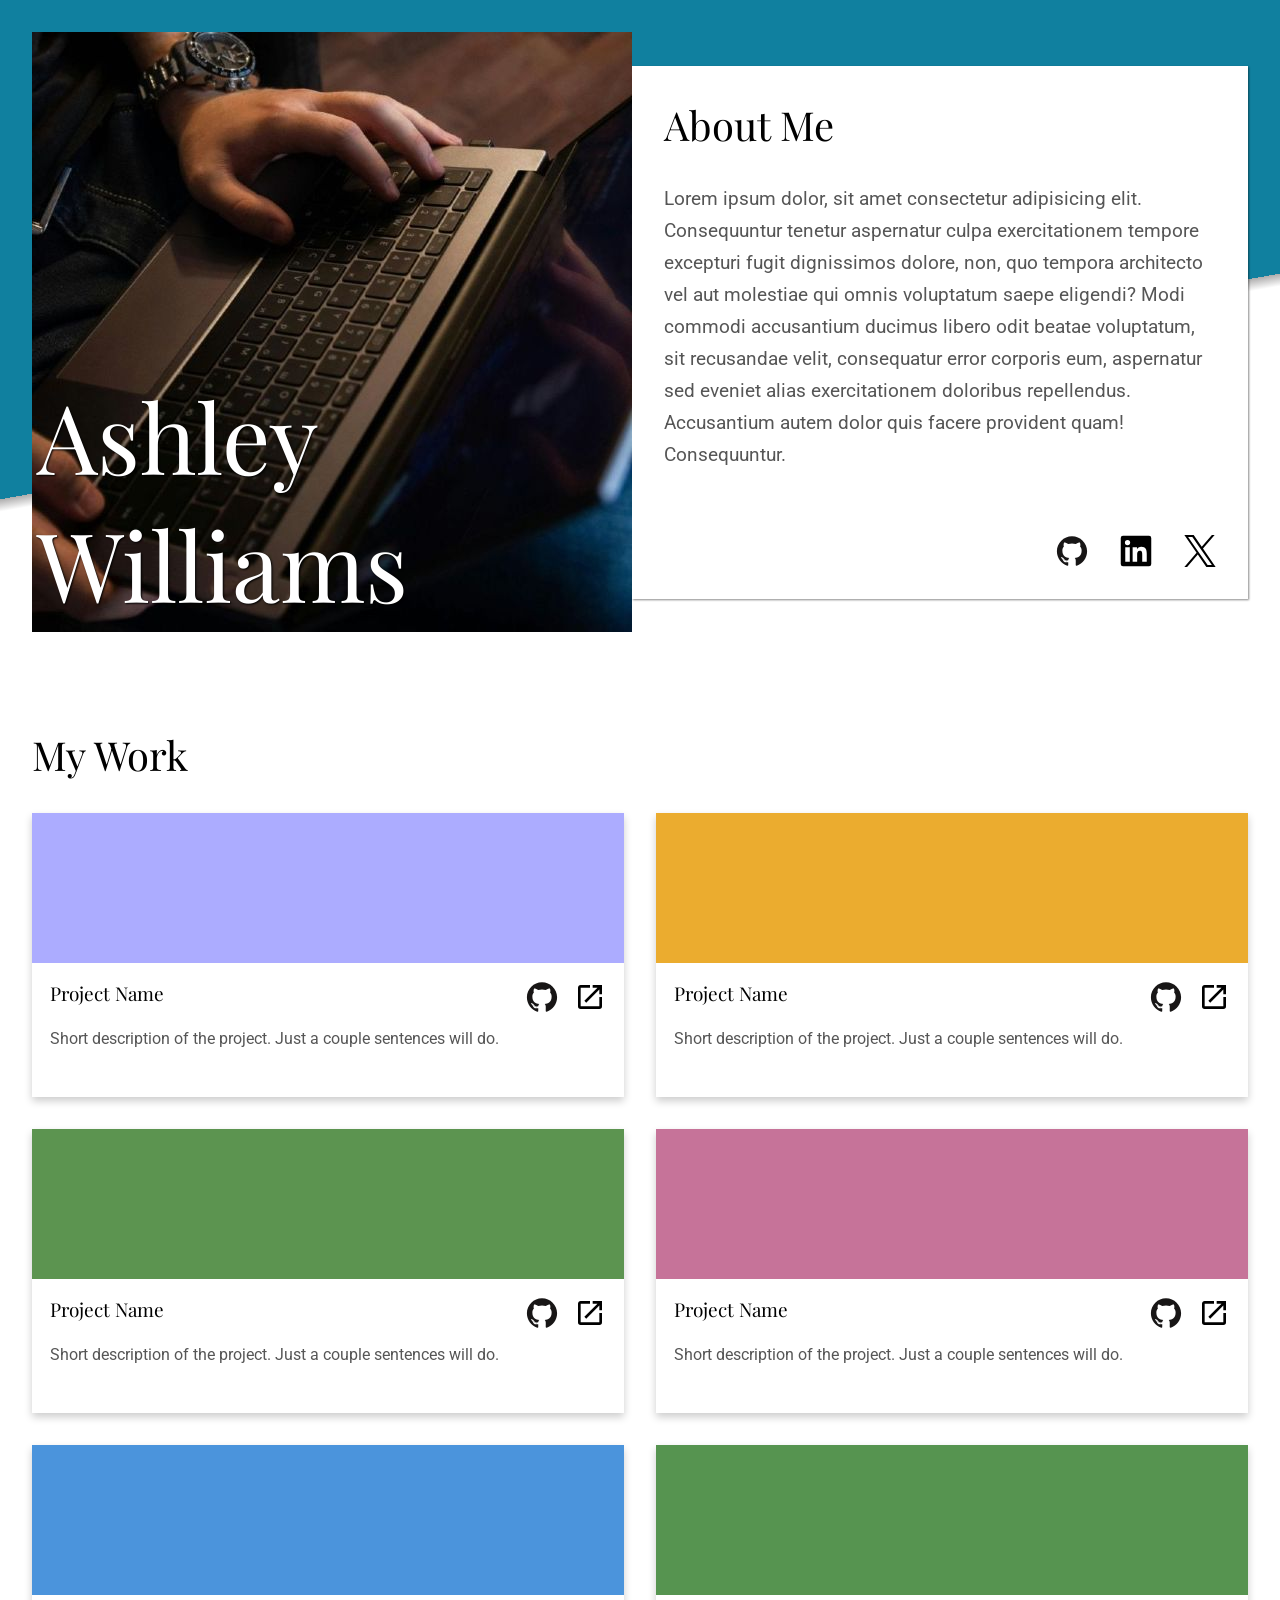
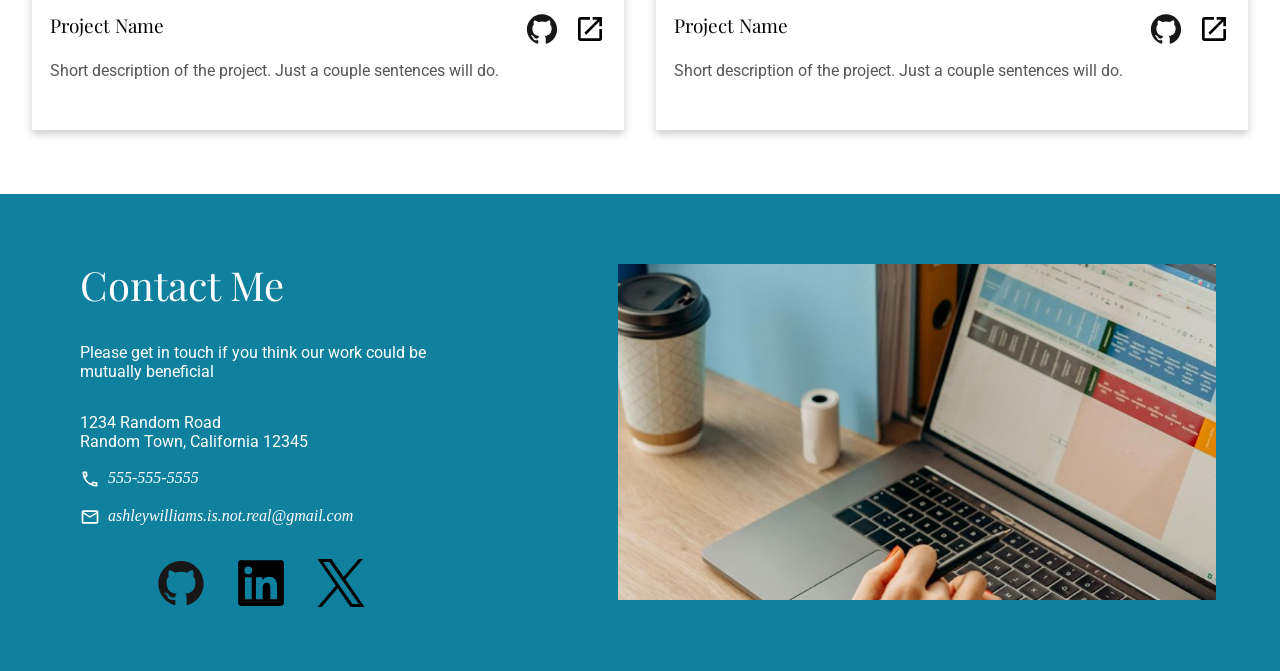
==== commit 8d2f7c62: "Update shadow and attribute" ====
--- a/index.html
+++ b/index.html
@@ -20,12 +20,12 @@
               srcset="./assets/img/avatar-500w.jpg"
             />
             <source
-              media="(width >= 500px) and (width <= 1000px)"
+              media="(width >= 500px) and (width < 1000px)"
               srcset="./assets/img/avatar-400w.jpg"
             />
 
             <source
-              media="(width > 1000px)"
+              media="(width >= 1000px)"
               srcset="./assets/img/avatar-600w.jpg"
             />
             <img src="./assets/img/avatar-500w.jpg" alt="avatar" />
--- a/style.css
+++ b/style.css
@@ -210,7 +210,8 @@
       150deg,
       #10809f 0%,
       #10809f 10%,
-      #ffffff 0%
+      #aeadad 10%,
+      #ffffff 10.3%
     );
   }
 
@@ -294,7 +295,8 @@
       150deg,
       #10809f 0%,
       #10809f 20%,
-      #ffffff 0%
+      #aeadad 20%,
+      #ffffff 20.5%
     );
   }
 
@@ -364,7 +366,8 @@
       170deg,
       #10809f 0%,
       #10809f 20%,
-      #ffffff 0%
+      #aeadad 20%,
+      #ffffff 20.5%
     );
   }
 
